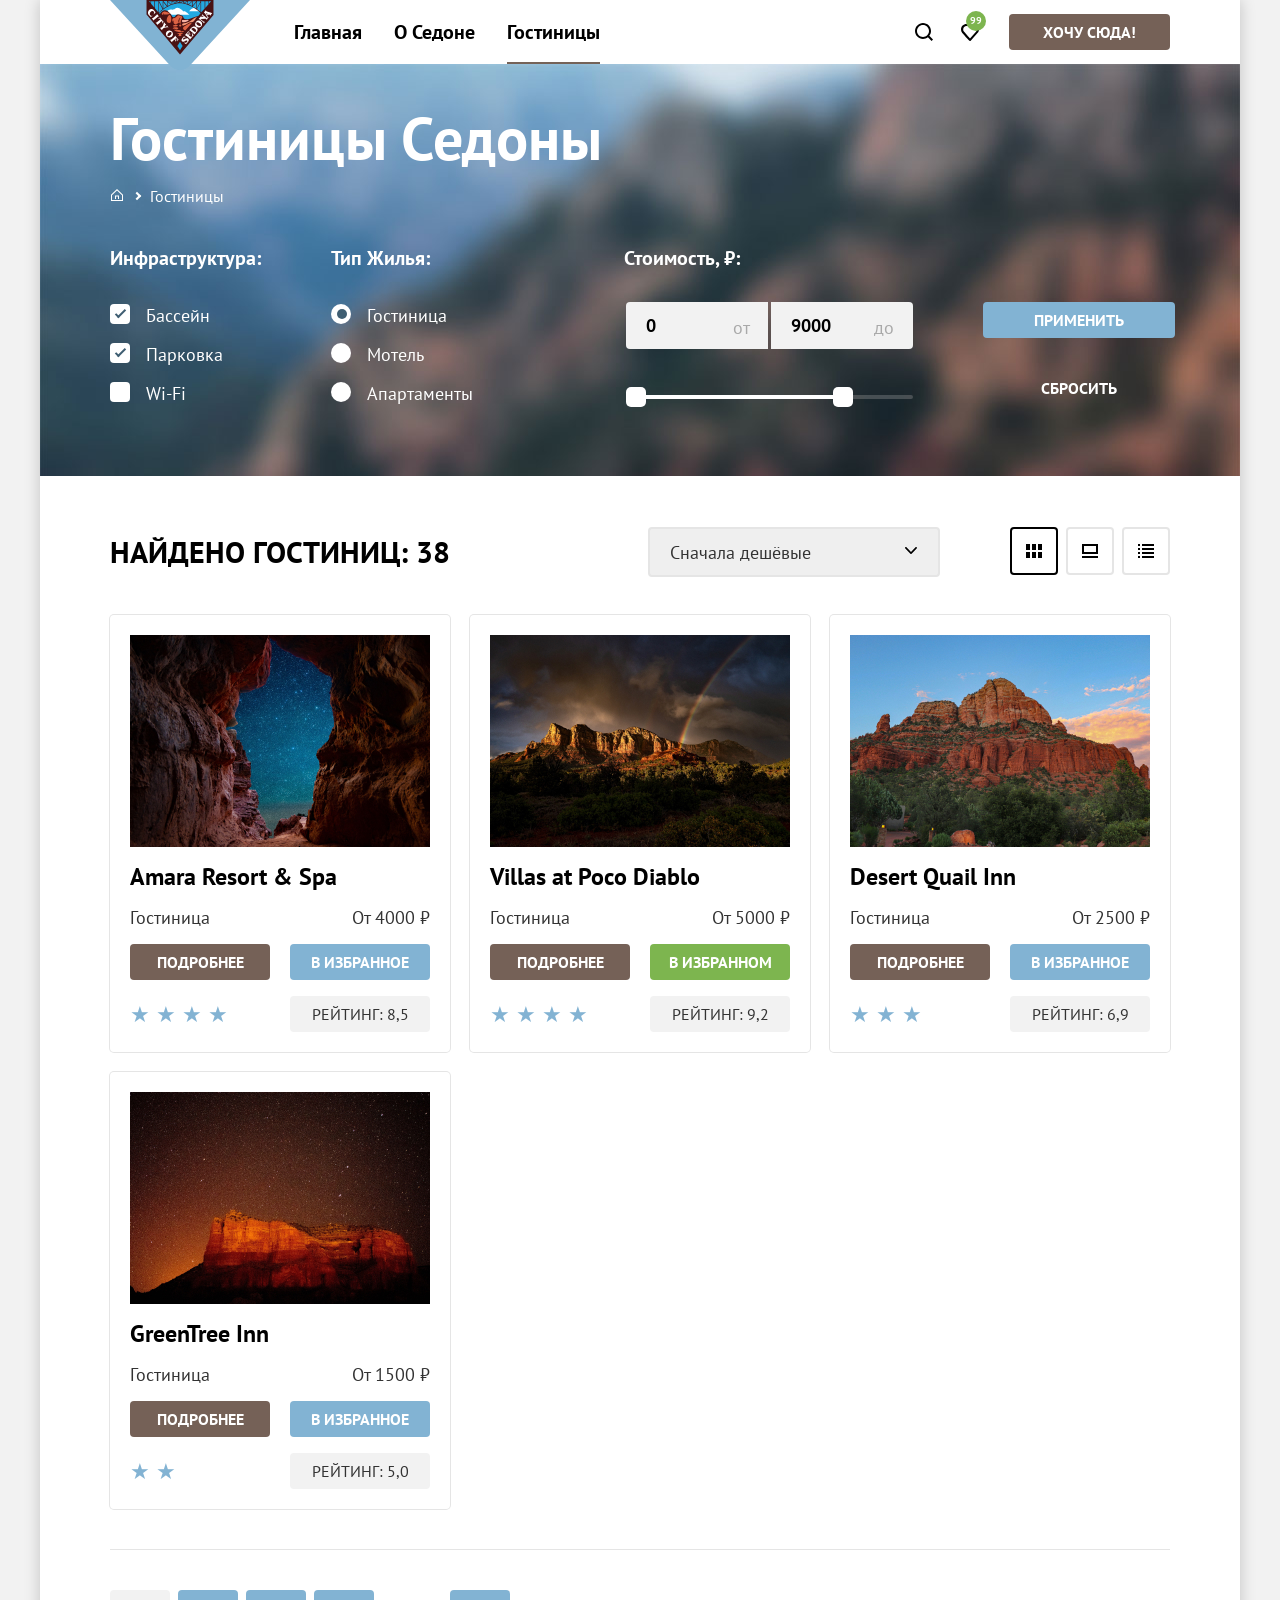
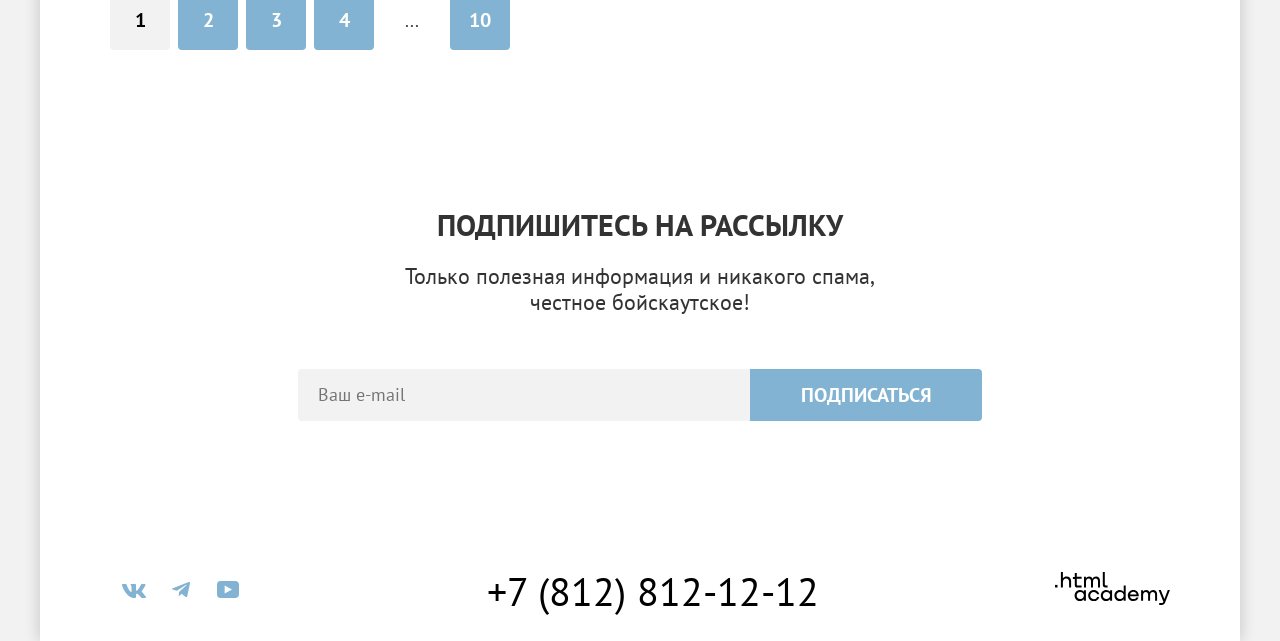
==== catalog.html @ 85242ad9 "feat: добавление вёрстки главной станицы с модальным окном и каталога" ====
<!doctype html>
<html lang="ru">
  <head>
    <meta charset="UTF-8" />
    <title>Седона, каталог</title>
    <link rel="stylesheet" href="src/css/styles.css" />
    <link
      rel="icon"
      type="image/png"
      sizes="32x32"
      href="src/img/favicon.png"
    />
  </head>

  <body>
    <div class="wrapper">
      <header class="header">
        <a class="headerLogoLink" href="index.html">
          <img
            class="headerLogoImg"
            src="src/img/sedonaLogo.svg"
            alt="Седона лого"
            width="140"
            height="70"
          />
        </a>
        <nav class="headerNav">
          <ul class="headerNavList">
            <li class="headerNavItem">
              <a class="headerNavItemLink" href="index.html">Главная</a>
            </li>
            <li class="headerNavItem">
              <a class="headerNavItemLink" href="#">О Седоне</a>
            </li>
            <li class="headerNavItem">
              <a
                class="headerNavItemLink headerNavItemActive"
                href="catalog.html"
                >Гостиницы</a
              >
            </li>
          </ul>
          <ul class="headerUserList">
            <li>
              <a class="headerUserLink headerUserSearch" href="#">
                <span class="visuallyHidden">Поиск</span>
              </a>
            </li>
            <li>
              <a class="headerUserLink headerUserFavorites" href="#">
                <span class="visuallyHidden">Избранное</span>
                <span class="headerUserNumberOfFavorites">99</span>
              </a>
            </li>
            <li>
              <a class="headerUserLinkButton" href="#">Хочу сюда!</a>
            </li>
          </ul>
        </nav>
      </header>

      <main class="main">
        <header class="catalogHeader">
          <h1 class="catalogHeaderTitle">Гостиницы Седоны</h1>
          <ul class="breadcrumbsList">
            <li class="breadcrumbsItem">
              <a
                class="breadcrumbsLink breadcrumbsLinkHomeIcon"
                href="index.html"
              >
                <span class="visuallyHidden">Домой</span>
              </a>
            </li>
            <li class="breadcrumbsItem">
              <a class="breadcrumbsLink" href="#">Гостиницы</a>
            </li>
          </ul>
          <section class="Filters">
            <h2 class="visuallyHidden">Фильтры каталога гостиниц</h2>
            <form
              class="filtersForm"
              action="https://echo.htmlacademy.ru/"
              method="get"
            >
              <div class="filtersFormContainer">
                <fieldset class="filtersFormAmenities">
                  <legend class="filtersFormTitle">Инфраструктура:</legend>
                  <ul class="filtersFormList">
                    <label class="filtersFormLabel"
                      >Бассейн
                      <input
                        type="checkbox"
                        checked
                        name="pool"
                        class="filtersFormInput"
                      />
                      <span class="filtersFormCheckmark"></span>
                    </label>
                    <li class="filtersFormAmenitiesItem">
                      <label class="filtersFormLabel"
                        >Парковка
                        <input
                          type="checkbox"
                          checked
                          name="parkng"
                          class="filtersFormInput"
                        />
                        <span class="filtersFormCheckmark"></span>
                      </label>
                    </li>
                    <li class="filtersFormAmenitiesItem">
                      <label class="filtersFormLabel"
                        >Wi-Fi
                        <input
                          type="checkbox"
                          name="wi-fi"
                          class="filtersFormInput"
                        />
                        <span class="filtersFormCheckmark"></span>
                      </label>
                    </li>
                  </ul>
                </fieldset>

                <fieldset class="filtersFormType">
                  <legend class="filtersFormTitle">Тип Жилья:</legend>
                  <ul class="filtersFormList">
                    <li class="filtersFormTypeItem">
                      <label class="filtersFormLabelRadio"
                        >Гостиница
                        <input
                          type="radio"
                          value="hotel"
                          checked="checked"
                          name="accommodation"
                          class="filtersFormInputRadio"
                        />
                        <span class="filtersFormCheckmarkRadio"></span>
                      </label>
                    </li>
                    <li class="filtersFormTypeItem">
                      <label class="filtersFormLabelRadio"
                        >Мотель
                        <input
                          type="radio"
                          value="motel"
                          name="accommodation"
                          class="filtersFormInputRadio"
                        />
                        <span class="filtersFormCheckmarkRadio"></span>
                      </label>
                    </li>
                    <li class="filtersFormTypeItem">
                      <label class="filtersFormLabelRadio"
                        >Апартаменты
                        <input
                          type="radio"
                          value="apartments"
                          name="accommodation"
                          class="filtersFormInputRadio"
                        />
                        <span class="filtersFormCheckmarkRadio"></span>
                      </label>
                    </li>
                  </ul>
                </fieldset>
              </div>
              <div class="filtersFormContainer">
                <fieldset class="filtersFormPrice">
                  <legend class="filtersFormPriceTitle">Стоимость, ₽:</legend>
                  <div class="filtersFormPriceRange">
                    <label
                      class="filtersFormPriceRangeLabel filtersFormPriceRangeLabelMin"
                      for="price-min"
                      >от</label
                    >
                    <input
                      class="filtersFormPriceRangeInput filtersFormPriceRangeInputMin"
                      id="price-min"
                      type="number"
                      name="price-min"
                      value="0"
                      data-min="0"
                    />
                    <label
                      class="filtersFormPriceRangeLabel filtersFormPriceRangeLabelMax"
                      for="price-max"
                      >до</label
                    >
                    <input
                      class="filtersFormPriceRangeInput filtersFormPriceRangeInputMax"
                      type="number"
                      name="price-max"
                      id="price-max"
                      value="9000"
                      data-max="50000"
                    />
                  </div>

                  <div class="filtersFormPriceRangeWrap">
                    <div class="filtersFormPriceRangeScale">
                      <div
                        class="filtersFormPriceRangeBar"
                        style="right: 60px; width: 210px"
                      >
                        <button
                          class="filtersFormPriceRangeToggle filtersFormPriceRangeToggleMin"
                        >
                          <span class="visuallyHidden"
                            >Изменить минимальную цену</span
                          >
                        </button>
                        <button
                          class="filtersFormPriceRangeToggle filtersFormPriceRangeToggleMax"
                        >
                          <span class="visuallyHidden"
                            >Изменить максимальную цену</span
                          >
                        </button>
                      </div>
                    </div>
                  </div>
                </fieldset>
                <div class="filtersFormPriceButtons">
                  <button
                    class="filtersFormPriceButtonsApply buttonBlue"
                    type="submit"
                  >
                    Применить
                  </button>
                  <button
                    class="filtersFormPriceButtonsReset buttonTransparent"
                    type="reset"
                  >
                    Сбросить
                  </button>
                </div>
              </div>
            </form>
          </section>
        </header>

        <section class="hotels">
          <h2 class="visuallyHidden">Гостиницы</h2>
          <div class="hotelsSort">
            <p class="hotelsSortTitle">Найдено гостиниц: 38</p>
            <div class="hotelsSortContainer">
              <select class="hotelsSortType" aria-label="Сортировка">
                <option class="hotelsSortTypeOption" value="cheap">
                  Сначала дешёвые
                </option>
                <option class="hotelsSortTypeOption" value="popular">
                  Сначала популярные
                </option>
                <option class="hotelsSortTypeOption" value="expensive">
                  Сначала дорогие
                </option>
              </select>
              <ul class="hotelsSortList">
                <li class="hotelsSortItem hotelsSortItemActive">
                  <a
                    class="hotelsSortLink hotelsSortLinkActive"
                    href="catalog.html?view=tile"
                  >
                    <img
                      class="hotelsSortImg"
                      src="src/img/sortCards.svg"
                      alt="Сортировка несколькими карточками"
                      width="16"
                      height="14"
                    />
                    <span class="visuallyHidden">Несколькими карточками</span>
                  </a>
                </li>
                <li class="hotelsSortItem">
                  <a class="hotelsSortLink" href="catalog.html?view=card">
                    <img
                      class="hotelsSortImg"
                      src="src/img/sortCard.svg"
                      alt="Сортировка по одной карточке"
                      width="16"
                      height="14"
                    />
                    <span class="visuallyHidden">По одной карточке</span>
                  </a>
                </li>
                <li class="hotelsSortItem">
                  <a class="hotelsSortLink" href="catalog.html?view=list">
                    <img
                      class="hotelsSortImg"
                      src="src/img/sortList.svg"
                      alt="Сортировка списком"
                      width="16"
                      height="14"
                    />
                    <span class="visuallyHidden">Списком</span>
                  </a>
                </li>
              </ul>
            </div>
          </div>

          <ul class="hotelsList">
            <li class="hotelsListItem">
              <a class="hotelsListLink" href="#"></a>
              <article class="hotelsListСard">
                <img
                  class="hotelsListСardImg"
                  src="src/img/hotelAmara.jpg"
                  alt=""
                  width="300"
                  height="212"
                />
                <h3 class="hotelsListСardTitle">Amara Resort & Spa</h3>
                <div class="hotelsRow">
                  <span class="hotelsListСardDesc"> Гостиница </span>
                  <span class="hotelsListСardPrice">От 4000 ₽</span>
                </div>
                <div class="hotelsRow hotelsListСardButtons">
                  <a
                    class="hotelsListСardLink headerUserButton buttonBrown"
                    href="#"
                  >
                    Подробнее
                  </a>
                  <button
                    class="hotelsListСardButton headerUserButton buttonBlue"
                    type="button"
                  >
                    В избранное
                  </button>
                </div>
                <div class="hotelsListСardRating hotelsRow">
                  <div class="hotelsListСardRatingStars">
                    <div class="hotelsStars">
                      <span class="hotelsStar">&#9733;</span>
                      <span class="hotelsStar">&#9733;</span>
                      <span class="hotelsStar">&#9733;</span>
                      <span class="hotelsStar">&#9733;</span>
                    </div>
                    <span class="visuallyHidden">4 звезды</span>
                  </div>
                  <p class="hotelsListСardRatingGrade">Рейтинг: 8,5</p>
                </div>
              </article>
            </li>
            <li class="hotelsListItem">
              <a class="hotelsListLink" href="#"></a>
              <article class="hotelsListСard">
                <img
                  class="hotelsListСardImg"
                  src="src/img/hotelVillas.jpg"
                  alt=""
                  width="300"
                  height="212"
                />
                <h3 class="hotelsListСardTitle">Villas at Poco Diablo</h3>
                <div class="hotelsRow">
                  <span class="hotelsListСardDesc"> Гостиница </span>
                  <span class="hotelsListСardPrice">От 5000 ₽</span>
                </div>
                <div class="hotelsRow hotelsListСardButtons">
                  <a
                    class="hotelsListСardLink headerUserButton buttonBrown"
                    href="#"
                  >
                    Подробнее
                  </a>
                  <button
                    class="hotelsListСardButton headerUserButton buttonGreen"
                    type="button"
                  >
                    В избранном
                  </button>
                </div>
                <div class="hotelsListСardRating hotelsRow">
                  <div class="hotelsListСardRatingStars">
                    <div class="hotelsStars">
                      <span class="hotelsStar">&#9733;</span>
                      <span class="hotelsStar">&#9733;</span>
                      <span class="hotelsStar">&#9733;</span>
                      <span class="hotelsStar">&#9733;</span>
                    </div>
                    <span class="visuallyHidden">4 звезды</span>
                  </div>
                  <p class="hotelsListСardRatingGrade">Рейтинг: 9,2</p>
                </div>
              </article>
            </li>
            <li class="hotelsListItem">
              <a class="hotelsListLink" href="#"></a>
              <article class="hotelsListСard">
                <img
                  class="hotelsListСardImg"
                  src="src/img/hotelDesert.jpg"
                  alt=""
                  width="300"
                  height="212"
                />
                <h3 class="hotelsListСardTitle">Desert Quail Inn</h3>
                <div class="hotelsRow">
                  <span class="hotelsListСardDesc"> Гостиница </span>
                  <span class="hotelsListСardPrice">От 2500 ₽</span>
                </div>
                <div class="hotelsRow hotelsListСardButtons">
                  <a
                    class="hotelsListСardLink headerUserButton buttonBrown"
                    href="#"
                  >
                    Подробнее
                  </a>
                  <button
                    class="hotelsListСardButton headerUserButton buttonBlue"
                    type="button"
                  >
                    В избранное
                  </button>
                </div>
                <div class="hotelsListСardRating hotelsRow">
                  <div class="hotelsListСardRatingStars">
                    <div class="hotelsStars">
                      <span class="hotelsStar">&#9733;</span>
                      <span class="hotelsStar">&#9733;</span>
                      <span class="hotelsStar">&#9733;</span>
                    </div>
                    <span class="visuallyHidden">3 звезды</span>
                  </div>
                  <p class="hotelsListСardRatingGrade">Рейтинг: 6,9</p>
                </div>
              </article>
            </li>
            <!-- ОТЕЛЬ 4 -->
            <li class="hotelsListItem">
              <a class="hotelsListLink" href="#"></a>
              <article class="hotelsListСard">
                <img
                  class="hotelsListСardImg"
                  src="src/img/hotelGreenTree.jpg"
                  alt=""
                  width="300"
                  height="212"
                />
                <h3 class="hotelsListСardTitle">GreenTree Inn</h3>
                <div class="hotelsRow">
                  <span class="hotelsListСardDesc"> Гостиница </span>
                  <span class="hotelsListСardPrice">От 1500 ₽</span>
                </div>
                <div class="hotelsRow hotelsListСardButtons">
                  <a
                    class="hotelsListСardLink headerUserButton buttonBrown"
                    href="#"
                  >
                    Подробнее
                  </a>
                  <button
                    class="hotelsListСardButton headerUserButton buttonBlue"
                    type="button"
                  >
                    В избранное
                  </button>
                </div>
                <div class="hotelsListСardRating hotelsRow">
                  <div class="hotelsListСardRatingStars">
                    <div class="hotelsStars">
                      <span class="hotelsStar">&#9733;</span>
                      <span class="hotelsStar">&#9733;</span>
                    </div>
                    <span class="visuallyHidden">2 звезды</span>
                  </div>
                  <p class="hotelsListСardRatingGrade">Рейтинг: 5,0</p>
                </div>
              </article>
            </li>
          </ul>
          <ul class="hotelsPagination">
            <li class="hotelsPaginationItem">
              <a class="hotelsPaginationLink hotelsPaginationLinkActive">1</a>
            </li>
            <li class="hotelsPaginationItem">
              <a class="hotelsPaginationLink" href="#">2</a>
            </li>
            <li class="hotelsPaginationItem">
              <a class="hotelsPaginationLink" href="#">3</a>
            </li>
            <li class="hotelsPaginationItem">
              <a class="hotelsPaginationLink" href="#">4</a>
            </li>
            <li class="hotelsPaginationItem">
              <span class="hotelsPaginationOther">...</span>
            </li>
            <li class="hotelsPaginationItem">
              <a class="hotelsPaginationLink" href="#">10</a>
            </li>
          </ul>
        </section>
        <section class="subscribe subcribeCatalog">
          <h2 class="subscribeTitle">Подпишитесь на рассылку</h2>
          <p class="subscribeDesc">
            Только полезная информация и никакого спама, честное бойскаутское!
          </p>
          <form
            class="subscribeForm"
            action="https://echo.htmlacademy.ru/"
            method="post"
          >
            <input
              class="subscribeFormInput"
              type="email"
              name="email"
              placeholder="Ваш e-mail"
              required
            />
            <button class="subscribeFormButton" type="submit">
              Подписаться
            </button>
          </form>
        </section>
      </main>

      <footer class="footer">
        <div class="footerSocials">
          <h2 class="visuallyHidden">Наши социальные сети</h2>
          <ul class="footerSocialsList">
            <li class="footerSocialsListItem">
              <a
                class="footerSocialsListLink"
                href="https://vk.com/htmlacademy"
                target="_blank"
                rel="noreferrer noopener"
              >
                <svg
                  class="footerIcon"
                  width="24"
                  height="14"
                  viewBox="0 0 24 14"
                  fill="none"
                  xmlns="http://www.w3.org/2000/svg"
                >
                  <path
                    fill-rule="evenodd"
                    clip-rule="evenodd"
                    d="M23.45 0.948C23.616 0.402 23.45 0 22.655 0H20.03C19.362 0 19.054 0.347 18.887 0.73C18.887 0.73 17.552 3.926 15.661 6.002C15.049 6.604 14.771 6.795 14.437 6.795C14.27 6.795 14.019 6.604 14.019 6.057V0.948C14.019 0.292 13.835 0 13.279 0H9.151C8.734 0 8.483 0.304 8.483 0.593C8.483 1.214 9.429 1.358 9.526 3.106V6.904C9.526 7.737 9.373 7.888 9.039 7.888C8.149 7.888 5.984 4.677 4.699 1.003C4.45 0.288 4.198 0 3.527 0H0.9C0.15 0 0 0.347 0 0.73C0 1.412 0.89 4.8 4.145 9.281C6.315 12.341 9.37 14 12.153 14C13.822 14 14.028 13.632 14.028 12.997V10.684C14.028 9.947 14.186 9.8 14.715 9.8C15.105 9.8 15.772 9.992 17.33 11.467C19.11 13.216 19.403 14 20.405 14H23.03C23.78 14 24.156 13.632 23.94 12.904C23.702 12.18 22.852 11.129 21.725 9.882C21.113 9.172 20.195 8.407 19.916 8.024C19.527 7.533 19.638 7.314 19.916 6.877C19.916 6.877 23.116 2.451 23.449 0.948H23.45Z"
                  />
                </svg>
                <span class="visuallyHidden">VK</span>
              </a>
            </li>
            <li class="footerSocialsListItem">
              <a
                class="footerSocialsListLink"
                href="https://t.me/htmlacademy"
                target="_blank"
                rel="noreferrer noopener"
              >
                <svg
                  class="footerIcon"
                  width="18"
                  height="16"
                  viewBox="0 0 18 16"
                  fill="none"
                  xmlns="http://www.w3.org/2000/svg"
                >
                  <path
                    d="M16.785 0.0992597L0.840489 6.24776C-0.247661 6.68481 -0.241365 7.29184 0.640845 7.56253L4.73445 8.83953L14.2058 2.8637C14.6537 2.59121 15.0629 2.7378 14.7265 3.03636L7.05283 9.96185H7.05103L7.05283 9.96275L6.77045 14.1823C7.18413 14.1823 7.36669 13.9925 7.59871 13.7686L9.58705 11.8351L13.7229 14.89C14.4855 15.31 15.0332 15.0941 15.2229 14.1841L17.9379 1.38885C18.2158 0.274623 17.5126 -0.229883 16.785 0.0992597Z"
                  />
                </svg>
                <span class="visuallyHidden">Telegram</span>
              </a>
            </li>
            <li class="footerSocialsListItem">
              <a
                class="footerSocialsListLink"
                href="https://www.youtube.com/user/htmlacademyru"
                target="_blank"
                rel="noreferrer noopener"
              >
                <svg
                  class="footerIcon"
                  width="22"
                  height="17"
                  viewBox="0 0 22 17"
                  fill="none"
                  xmlns="http://www.w3.org/2000/svg"
                >
                  <path
                    d="M18.607 0H3.17413C1.31343 0 0 1.59375 0 3.4V13.4937C0 15.4062 1.31343 17 3.17413 17H18.8259C20.4677 17 22 15.4062 22 13.6V3.4C21.7811 1.59375 20.4677 0 18.607 0ZM7.66169 12.5375V4.4625L14.995 8.5L7.66169 12.5375Z"
                  />
                </svg>
                <span class="visuallyHidden">YouTube</span>
              </a>
            </li>
          </ul>
        </div>
        <div class="footerContacts">
          <h2 class="visuallyHidden">Телефон</h2>
          <a class="footerContactsTelLink" href="tel:+78128121212"
            >+7 (812) 812-12-12</a
          >
        </div>
        <div class="footerLogo">
          <a
            class="footerLogoLink"
            href="https://htmlacademy.ru/"
            target="_blank"
            rel="noreferrer noopener"
          >
            <svg
              class="footerLogoImg"
              width="115"
              height="33"
              viewBox="0 0 115 33"
              fill="none"
              xmlns="http://www.w3.org/2000/svg"
            >
              <path d="M0 12.9V15.5H2.5V12.9H0Z" />
              <path
                d="M11.6 4.5C10 4.5 8.8 5.2 8 6.2H7.9V0H5.9V15.5H7.9V10.2C7.9 8.1 9.2 6.6 11.2 6.6C13 6.6 14.1 8 14.1 9.8V15.5H16.1V9.4C16.2 6.4 14.3 4.5 11.6 4.5Z"
              />
              <path
                d="M26.6 4.8H21.8V1.1H19.8V4.9H17.9V6.9H19.8V12.9C19.8 14.6 20.8 15.6 22.5 15.6H26.6V13.6H22.9C22.2 13.6 21.8 13.2 21.8 12.5V6.8H26.6V4.8Z"
              />
              <path
                d="M41.1 4.6C39.5 4.6 38.2 5.4 37.6 6.7H37.5C36.9 5.5 35.7 4.6 34.1 4.6C32.7 4.6 31.6 5.4 31 6.4H30.9V4.8H29V15.4H31V10C31 8 32 6.5 33.6 6.5C35.1 6.5 36 7.5 36 9.1V15.4H38V9.8C38 7.4 39.4 6.5 40.6 6.5C42.1 6.5 43 7.5 43 9.1V15.4H45V8.9C45.1 6.4 43.6 4.6 41.1 4.6Z"
              />
              <path
                d="M47.8 12.7C47.8 14.4 48.8 15.4 50.6 15.4H52.6V13.4H50.9C50.2 13.4 49.8 13 49.8 12.3V0H47.8V12.7Z"
              />
              <path
                d="M28.9 19.7C28 18.6 26.7 17.9 25 17.9C21.9 17.9 19.6 20.2 19.6 23.5C19.6 26.8 21.9 29.1 25 29.1C26.8 29.1 28 28.3 28.8 27.2H28.9V28.8H30.9V18.2H28.9V19.7ZM25.3 27.1C23.1 27.1 21.7 25.5 21.7 23.5C21.7 21.5 23.1 19.9 25.3 19.9C27.5 19.9 28.9 21.5 28.9 23.5C28.9 25.4 27.5 27.1 25.3 27.1Z"
              />
              <path
                d="M44.2 22C43.7 19.6 41.6 17.9 38.8 17.9C35.4 17.9 33.2 20.4 33.2 23.5C33.2 26.6 35.4 29.1 38.8 29.1C41.6 29.1 43.7 27.3 44.2 24.9H42.1C41.7 26.2 40.4 27.2 38.8 27.2C36.6 27.2 35.2 25.6 35.2 23.6C35.2 21.6 36.6 20 38.8 20C40.4 20 41.6 21 42.1 22.2H44.2V22Z"
              />
              <path
                d="M55.1 19.7C54.2 18.6 52.9 17.9 51.2 17.9C48.1 17.9 45.8 20.2 45.8 23.5C45.8 26.8 48.1 29.1 51.2 29.1C53 29.1 54.2 28.3 55 27.2H55.1V28.8H57.1V18.2H55.1V19.7ZM51.5 27.1C49.3 27.1 47.9 25.5 47.9 23.5C47.9 21.5 49.3 19.9 51.5 19.9C53.7 19.9 55.1 21.5 55.1 23.5C55.1 25.4 53.6 27.1 51.5 27.1Z"
              />
              <path
                d="M68.7 19.8C67.8 18.7 66.5 17.9 64.8 17.9C61.7 17.9 59.4 20.2 59.4 23.5C59.4 26.8 61.6 29.1 64.8 29.1C66.5 29.1 67.8 28.3 68.6 27.3H68.7V28.8H70.7V13.4H68.7V19.8ZM65.1 27.1C62.9 27.1 61.5 25.5 61.5 23.5C61.5 21.5 62.9 19.9 65.1 19.9C67.3 19.9 68.7 21.5 68.7 23.5C68.6 25.5 67.2 27.1 65.1 27.1Z"
              />
              <path
                d="M78.3 17.9C75 17.9 72.8 20.4 72.8 23.5C72.8 26.5 74.9 29.1 78.3 29.1C80.8 29.1 82.8 27.8 83.5 25.5H81.4C80.9 26.5 79.8 27.1 78.4 27.1C76.5 27.1 75.1 25.8 75 24.2H83.8C84 20.6 81.8 17.9 78.3 17.9ZM78.3 19.8C80 19.8 81.3 20.8 81.6 22.4H75.1C75.4 20.9 76.6 19.8 78.3 19.8Z"
              />
              <path
                d="M98.2 17.9C96.6 17.9 95.3 18.7 94.6 19.9H94.5C93.9 18.7 92.7 17.9 91.1 17.9C89.7 17.9 88.6 18.6 88 19.7V18.2H86.1V28.8H88.1V23.4C88.1 21.4 89.1 20 90.7 19.9C92.2 19.9 93.1 20.9 93.1 22.5V28.8H95.1V23.2C95.1 20.8 96.5 19.9 97.7 19.9C99.2 19.9 100.1 20.9 100.1 22.5V28.8H102.1V22.3C102.2 19.7 100.7 17.9 98.2 17.9Z"
              />
              <path
                d="M109.4 27L105.8 18.1H103.6L108.4 29.7C108.1 30.6 107.7 30.9 106.7 30.9H104.2V32.9H106.7C108.5 32.9 109.5 32.1 110.2 30.3L114.9 18.1H112.8L109.4 27Z"
              />
            </svg>
          </a>
        </div>
      </footer>
    </div>
  </body>
</html>
---- src/css/styles.css ----
*,
*::before,
*::after {
  margin: 0;
  padding: 0;
  box-sizing: border-box;
}

@font-face {
  font-family: "PT Sans";
  src:
    url("../fonts/PTSans-Regular.woff2") format("woff2"),
    url("../fonts/PTSans-Regular.ttf") format("ttf");
  font-display: swap;
  font-weight: 400;
  font-style: normal;
}

@font-face {
  font-family: "PT Sans";
  src:
    url("../fonts/PTSans-Bold.woff2") format("woff2"),
    url("../fonts/PTSans-Bold.ttf") format("ttf");
  font-display: swap;
  font-weight: 700;
  font-style: normal;
}

html {
  height: 100%;
}

body {
  min-height: 100%;
  font-family: "PT Sans", Arial, sans-serif;
  font-size: 18px;
  line-height: 21px;
  font-weight: 400;
  color: #333333;
  background-color: #f2f2f2;
}

h2,
h3 {
  color: #000000;
  text-transform: uppercase;
}

h2 {
  font-size: 24px;
  line-height: 28px;
  font-weight: 700;
}

h3 {
  font-size: 30px;
  line-height: 36px;
  font-weight: 700;
}

a {
  font-size: 20px;
  line-height: 24px;
  font-weight: 700;
  color: #000000;
  text-decoration: none;
}

button {
  font-family: "PT Sans", Arial, sans-serif;
  color: #ffffff;
  cursor: pointer;
  display: inline-block;
  border: none;
  border-radius: 4px;
  font-size: 20px;
  line-height: 36px;
  font-weight: 700;
  text-transform: uppercase;
  text-align: center;

  &:disabled {
    color: #ffffff;
    background-color: #e5e5e5;
  }
}

.buttonBrown {
  background-color: #756157;

  &:hover,
  &:focus {
    background-color: #615048;
  }

  &:active {
    color: #ffffff4d;
    background-color: #756157;
  }
}

.buttonBlue {
  background-color: #82b3d3;

  &:hover,
  &:focus {
    background-color: #68a2ca;
  }

  &:active {
    color: #ffffff4d;
    background-color: #82b3d3;
  }
}

.buttonGreen {
  background-color: #7db54f;

  &:hover,
  &:focus {
    background-color: #6c9e42;
  }

  &:active {
    color: #ffffff4d;
    background-color: #7db54f;
  }
}

.buttonTransparent {
  background-color: transparent;

  &:hover {
    color: #ffffff3d;
  }

  &:focus {
    color: #ffffff;
  }

  &:active {
    color: #ffffff4d;
  }

  &:disabled {
    color: #ffffff5d;
  }
}

input {
  border: 0;
  font-family: "PT Sans", Arial, sans-serif;
}

li {
  list-style-type: none;
}

legend {
  color: #ffffff;
}

/* Стили главной страницы */

.wrapper {
  display: flex;
  flex-direction: column;
  width: 1200px;
  margin: 0 auto;
  min-height: 100%;
  background-color: #ffffff;
  box-shadow: 0 0 15px 0 #00000033;
}

.visuallyHidden {
  position: absolute;
  width: 1px;
  height: 1px;
  margin: -1px;
  padding: 0;
  overflow: hidden;
  border: 0;
  clip: rect(0 0 0 0);
  clip-path: inset(100%);
  white-space: nowrap;
}

.sectionInfo {
  text-align: center;

  & h2 {
    font-size: 30px;
    line-height: 36px;
  }

  & p {
    font-size: 22px;
    line-height: 26px;
  }
}

.header {
  position: relative;
  padding-left: 238px;
  padding-right: 70px;
}

.headerLogoLink {
  position: absolute;
  top: 0;
  left: 70px;
}

.headerLogoLink,
.headerNavItemLink,
.headerUserLink {
  &:hover,
  &:focus {
    opacity: 0.6;
  }
}

.headerLogoLink,
.headerNavItemLink,
.headerUserLink {
  &:active {
    opacity: 0.4;
  }
}

.headerNav {
  display: flex;
  justify-content: space-between;
  align-items: flex-start;
}

.headerNavList {
  display: flex;
  flex-wrap: wrap;
}

.headerNavItem {
  position: relative;
  padding: 20px 0;
}

.headerNavItemActive::after {
  content: "";
  position: absolute;
  width: calc(100% - 32px);
  left: 16px;
  height: 2px;
  bottom: 0;
  background-color: #756257;
}

.headerNavItemLink {
  padding: 20px 16px;
}

.headerUserList {
  display: flex;
  flex-wrap: wrap;
  justify-content: flex-end;
  gap: 10px;
  padding: 14px 0;

  > li:last-child {
    margin-left: 11px;
  }
}

.headerUserLink {
  width: 36px;
  height: 36px;
}

.headerUserSearch {
  background: url("../img/searchIcon.svg");
  background-repeat: no-repeat;
  background-position: center;
  display: block;
}

.headerUserFavorites {
  background: url("../img/favoritesIcon.svg");
  background-repeat: no-repeat;
  background-position: center;
  display: block;
  position: relative;
}

.headerUserNumberOfFavorites {
  position: absolute;
  top: -3px;
  right: 2px;
  font-size: 10px;
  line-height: 10px;
  background-color: #7db54f;
  color: #ffffff;
  min-width: 20px;
  min-height: 20px;
  border-radius: 10px;
  display: flex;
  justify-content: center;
  align-items: center;
}

.headerUserLinkButton {
  padding: 8px 34px;
  color: #ffffff;
  background-color: #756157;
  font-size: 16px;
  line-height: 20px;
  display: inline-block;
  border-radius: 4px;
  text-transform: uppercase;

  &:hover,
  &:focus {
    background-color: #615048;
  }

  &:active {
    color: #ffffff4d;
    background-color: #756157;
  }
}

.welcome {
  background-color: #334d57;
  background-image:
    url("../img/welcomeSeporator.svg"), url("../img/welcomeBackground.jpg");
  background-size:
    100% auto,
    cover;
  background-repeat: no-repeat;
  background-position:
    left 0 bottom -1px,
    0 0;
  padding-top: 51px;
  padding-bottom: 82px;
  min-height: 485px;
  box-sizing: border-box;
}

.welcomeImg {
  display: block;
  margin: 0 auto;
}

.slogan {
  padding: 69px 0 90px;
}

.sloganTitle {
  margin: 0 auto 25px;
  max-width: 650px;
}

.advantagesList {
  display: grid;
  grid-template-columns: repeat(3, 400px);
  grid-template-rows: repeat(3, minmax(385px, max-conten));
}

.advantagesItem {
  padding: 112px 85px;
  &:nth-child(odd) {
    background-color: #83b3d31f;
  }

  &:nth-child(even) {
    background-color: #83b3d333;
  }
}

.advantagesItemWhite {
  padding: 102px 85px;
  background-color: #82b3d3;

  .advantagesItemTitle,
  .advantagesItemDesc {
    color: #ffffff;
  }

  .advantagesItemTitle::before {
    background-color: #ffffff4d;
  }
}

.advantagesItemTextWrap {
  text-align: center;
}

.advantagesItemTitle {
  position: relative;
  margin: 0 auto;
  font-size: 24px;
  line-height: 28px;
  padding-bottom: 30px;
  max-width: 175px;

  &::before {
    position: absolute;
    content: "";
    width: 60px;
    height: 2px;
    background-color: #0000004d;
    bottom: 0;
    left: calc(50% - 30px);
  }
}

.advantagesItemDesc {
  padding-top: 32px;
}

.advantagesItemPhoto {
  grid-column: span 2;
}

.invite {
  padding: 64px 0;
}

.inviteTitle {
  margin: 0 auto 20px;
  max-width: 505px;
}

.extraList {
  display: flex;
  flex-direction: row;
  flex-wrap: wrap;
}

.extraItem {
  width: 400px;
  padding: 183px 3px 81px;
  text-align: center;
}

.extraItem:nth-child(odd) {
  background-color: #83b3d31f;
}

.extraItemHome {
  background: url("../img/extraHome.svg");
  background-repeat: no-repeat;
  background-position: 164px 80px;
}

.extraItemFood {
  background: url("../img/extraFood.svg");
  background-repeat: no-repeat;
  background-position: 164px 80px;
}

.extraItemSouvenirs {
  background: url("../img/extraSouvenirs.svg");
  background-repeat: no-repeat;
  background-position: 168px 80px;
}

.extraTitle {
  font-size: 24px;
  line-height: 28px;
}

.extraDesc {
  padding-top: 30px;
  font-size: 18px;
  line-height: 21px;
}

.hotelSearch {
  text-align: center;
  margin-bottom: 96px;
}

.hotelSearchTitle {
  max-width: 592px;
  margin: 96px auto 20px;
  font-size: 30px;
  line-height: 36px;
}

.hotelSearchDesc {
  max-width: 592px;
  margin: 0 auto 54px;
  font-size: 22px;
  line-height: 26px;
}

.hotelSearchButton {
  padding: 8px 16px;
  width: 375px;
  min-height: 52px;
  margin: 0 auto;
}

.subscribe {
  background-color: #334d57;
  background-image: url("../img/subscriptionBackground.jpg");
  background-repeat: no-repeat;
  background-size: cover;
  text-align: center;
  padding: 57px 0 104px;
}

.subscribeTitle {
  margin-bottom: 20px;
  font-size: 30px;
  line-height: 36px;
  color: #ffffff;
}

.subscribeDesc {
  max-width: 475px;
  margin: 0 auto 54px;
  font-size: 22px;
  line-height: 26px;
  color: #ffffff;
}

.subscribeForm {
  display: flex;
  margin: 0 auto;
  width: 684px;
  height: 52px;
}

.subscribeFormInput {
  border: none;
  width: 452px;
  border-radius: 4px 0 0 4px;
  padding: 14px 20px 14px;
  font-family: inherit;
  box-sizing: border-box;
  font-size: 18px;
  line-height: 24px;
}

.subscribeFormButton {
  background-color: #82b3d3;
  border-radius: 0 4px 4px 0;
  padding: 0;
  width: 232px;

  &:hover {
    background-color: #68a2ca;
  }
}

.footer {
  display: flex;
  justify-content: space-between;
  padding: 46px 70px 30px;
}

.footerSocials {
  width: 142px;
  margin-right: 42px;
}

.footerSocialsList {
  display: flex;
  /* justify-content: center;
  align-items: center;
  padding: 5px 0;
  margin: 0; */
}

.footerSocialsListItem {
  width: 47px;
  height: 40px;
  display: flex;
  justify-content: center;
  align-items: center;
}

.footerSocialsListLink {
}

.footerIcon {
  fill: #83b3d3;

  &:hover {
    fill: #68a2ca;
  }

  &:focus {
    fill: #68a2ca;
  }

  &:active {
    fill: #68a2ca4d;
  }
}

.footerContacts {
  width: 720px;
  margin-right: 42px;
}

.footerContactsTelLink {
  display: block;
  text-align: center;
  font-size: 40px;
  line-height: 40px;
  font-weight: 400;

  &:hover {
    color: #756157;
  }

  &:focus {
    color: #756157;
  }

  &:active {
    color: #7561574d;
  }
}

.footerLogo {
  display: flex;
  align-items: center;
  width: 115px;
}

.footerLogoLink {
}

.footerLogoImg {
  fill: #000000;

  &:hover {
    fill: #756157;
  }

  &:focus {
    fill: #756157;
  }

  &:active {
    fill: #7561574d;
  }
}

/* Стили страницы каталога */

.catalogHeader {
  background-color: #2b3d47;
  background-image: url(../img/catalogHeaderBackground.jpg);
  background-size: 100% 100%;
  background-repeat: no-repeat;
  background-position: 0 0;
  min-height: 412px;
  padding: 35px 70px 55px;
}

.catalogHeaderTitle {
  font-size: 60px;
  line-height: 78px;
  color: #ffffff;
  margin-bottom: 8px;
}

.breadcrumbsList {
  display: flex;
  justify-content: flex-start;
  flex-wrap: wrap;
  margin-bottom: 39px;
}

.breadcrumbsItem {
  min-width: 20px;
}

.breadcrumbsItem:not(:last-child) {
  position: relative;
  padding-right: 17px;
  margin-right: 10px;
}

.breadcrumbsItem:not(:last-child)::after {
  content: "";
  position: absolute;
  width: 6px;
  height: 6px;
  transform: rotate(225deg);
  right: 0;
  top: 8px;
  border-color: transparent transparent #ffffff #ffffff;
  border-style: solid;
  border-width: 0 0 2px 2px;
}

.breadcrumbsLink {
  display: inline-block;
  font-size: 16px;
  line-height: 21px;
  color: #ffffff;
  font-weight: 400;
}

.breadcrumbsLinkHomeIcon {
  width: 13px;
  height: 15px;
  background-image: url("../img/homeIcon.svg");
  background-repeat: no-repeat;
  background-position: center;
  position: relative;
}

.filters {
}

.filtersForm {
  display: flex;
  justify-content: space-between;
  gap: 153px;
}

.filtersFormContainer {
  display: flex;
  gap: 70px;
}

.filtersFormAmenities {
  border: none;
}

.filtersFormTitle {
  font-size: 20px;
  line-height: 24px;
  font-weight: 700;
  margin-bottom: 34px;
}

.filtersFormList {
  position: relative;
}

.filtersFormAmenitiesItem {
}

.filtersFormLabel {
  cursor: pointer;
  user-select: none;
  color: #ffffff;
  font-size: 18px;
  line-height: 23px;
  margin-bottom: 16px;
  position: relative;
  display: block;
  padding-left: 36px;

  &:hover {
    opacity: 0.9;
  }

  &:active {
    opacity: 0.7;
  }
}

.filtersFormLabel .filtersFormInput {
  position: absolute;
  opacity: 0;
  cursor: pointer;
  height: 0;
  width: 0;

  &:focus-visible {
    & + .filtersFormCheckmark {
      outline: 3px solid #83b3d3;
    }
  }
}

.filtersFormCheckmark {
  position: absolute;
  top: 0;
  left: 0;
  height: 20px;
  width: 20px;
  border-radius: 4px;
  background-color: #ffffff;
}

.filtersFormLabel:hover .filtersFormInput ~ .filtersFormCheckmark {
  background-color: #ccc;
}

.filtersFormCheckmark:after {
  content: "";
  position: absolute;
  display: none;
}

.filtersFormLabel .filtersFormInput:checked ~ .filtersFormCheckmark:after {
  display: block;
}

.filtersFormLabel .filtersFormCheckmark:after {
  left: 8px;
  top: 3px;
  width: 5px;
  height: 11px;
  border: solid #3f5e72;
  border-width: 0 2px 2px 0;
  transform: rotate(45deg);
}

.filtersFormLabelRadio {
  cursor: pointer;
  user-select: none;
  color: #ffffff;
  font-size: 18px;
  line-height: 23px;
  margin-bottom: 16px;
  position: relative;
  display: block;
  padding-left: 36px;

  &:hover {
    opacity: 0.9;
  }

  &:active {
    opacity: 0.7;
  }
}

.filtersFormLabelRadio .filtersFormInputRadio {
  position: absolute;
  opacity: 0;
  cursor: pointer;

  &:focus-visible {
    & + .filtersFormCheckmarkRadio {
      outline: 3px solid #83b3d3;
    }
  }
}

.filtersFormCheckmarkRadio {
  position: absolute;
  top: 0;
  left: 0;
  height: 20px;
  width: 20px;
  background-color: #ffffff;
  border-radius: 50%;
}

.filtersFormLabelRadio:hover
  .filtersFormInputRadio
  ~ .filtersFormCheckmarkRadio {
  background-color: #ccc;
}

.filtersFormCheckmarkRadio:after {
  content: "";
  position: absolute;
  display: none;
}

.filtersFormLabelRadio
  .filtersFormInputRadio:checked
  ~ .filtersFormCheckmarkRadio:after {
  display: block;
}

.filtersFormLabelRadio .filtersFormCheckmarkRadio:after {
  top: 5px;
  left: 5.5px;
  width: 10px;
  height: 10px;
  border-radius: 50%;
  background-color: #3f5e72;
}

.filtersFormType {
  border: none;
}

.filtersFormTitle {
}

.filtersFormList {
}

.filtersFormTypeItem {
}

.filtersFormLabel {
}

.filtersFormPrice {
  display: grid;
  border: none;
}

.filtersFormPriceTitle {
  font-weight: 700;
  font-size: 20px;
  line-height: 24px;
  text-transform: capitalize;
  margin-bottom: 32px;
  margin-left: -2px;
}

.filtersFormPriceRange {
  display: flex;
  min-height: 30px;
  gap: 3px;
  margin-bottom: 46px;
  position: relative;
}

.filtersFormPriceRangeItem {
}

.filtersFormPriceRangeInput {
  font-family: inherit;
  font-weight: 700;
  font-size: 18px;
  line-height: 24px;
  border: none;
  width: 142px;
  padding: 10px 20px;
  box-sizing: border-box;
  -moz-appearance: textfield;
  -webkit-appearance: none;
  cursor: pointer;
  background-color: #f2f2f2;
}

.filtersFormPriceRangeInput::-webkit-outer-spin-button,
.filtersFormPriceRangeInput::-webkit-inner-spin-button {
  -webkit-appearance: none;
  margin: 0;
}

.filtersFormPriceRangeInputMin {
  border-top-left-radius: 4px;
  border-bottom-left-radius: 4px;
}

.filtersFormPriceRangeInputMax {
  border-top-right-radius: 4px;
  border-bottom-right-radius: 4px;
}

.filtersFormPriceRangeLabel {
  position: absolute;
  color: rgb(0, 0, 0, 0.3);
}

.filtersFormPriceRangeLabelMin {
  left: 107px;
  top: 15px;
  width: 20px;
  height: 20px;
}

.filtersFormPriceRangeLabelMax {
  left: 248px;
  top: 15px;
  width: 20px;
  height: 20px;
}

.filtersFormPriceRangeWrap {
}

.filtersFormPriceRangeScale {
  position: relative;
  width: 287px;
  height: 4px;
  margin-bottom: 19px;
  background-color: rgba(176, 171, 171, 0.3);
  border-radius: 4px;
}

.filtersFormPriceRangeBar {
  position: absolute;
  width: 226px;
  height: 4px;
  background-color: #ffffff;
}

.filtersFormPriceRangeToggle {
  position: absolute;
  width: 20px;
  height: 20px;
  background: #ffffff;
  border: none;
  border-radius: 5px;
  cursor: pointer;
}

.filtersFormPriceRangeToggleMin {
  top: -8px;
  left: -17px;
}

.filtersFormPriceRangeToggleMax {
  top: -8px;
  right: 0;
}

.filtersFormPriceButtons {
  margin-top: 56px;
  display: flex;
  flex-direction: column;
  gap: 32px;
}

.filtersFormPriceButtonsApply {
  color: #ffffff;
  text-transform: uppercase;
  padding: 8px 18px;
  min-width: 192px;
  position: relative;
  font-size: 16px;
  line-height: 20px;
}

.filtersFormPriceButtonsReset {
  color: #ffffff;
  text-transform: uppercase;
  padding: 8px 18px;
  min-width: 192px;
  position: relative;
  font-size: 16px;
  line-height: 20px;
}

.hotels {
  margin-bottom: 60px;
}

.hotelsSort {
  display: flex;
  align-items: center;
  justify-content: space-between;
  padding-top: 51px;
  padding-bottom: 38px;
  margin: 0 70px;
}

.hotelsSortTitle {
  font-weight: 700;
  font-size: 30px;
  line-height: 36px;
  text-transform: uppercase;
  color: #000000;
}

.hotelsSortContainer {
  display: flex;
  gap: 70px;
}

.hotelsSortType {
  width: 292px;
  font-family: inherit;
  font-weight: 400;
  font-size: 18px;
  line-height: 21px;
  color: #333333;
  border: 2px solid #e5e5e5;
  border-radius: 4px;
  -webkit-appearance: none;
  appearance: none;
  position: relative;
  padding: 13px 40px 12px 20px;
  background-image: url("../img/arrow.svg");
  background-repeat: no-repeat;
  background-position: right 21px top 18px;
  outline: none;

  &:hover,
  &:focus {
    border-color: #68a2ca;
  }

  &:disabled {
    border-color: #0000004d;
    background-image: url("../img/arrowDisabled.svg");
  }
}

.hotelsSortTypeOption {
}

.hotelsSortList {
  list-style: none;
  display: flex;
  gap: 8px;
}

.hotelsSortItem {
  width: 48px;
  height: 48px;
}

.hotelsSortItemActive {
}

.hotelsSortLink {
  padding: 14px 12px;
  border: 2px solid #e5e5e5;
  border-radius: 4px;
  display: flex;
  align-items: center;
  justify-content: center;
  width: 100%;
  height: 100%;

  &:hover {
    border-color: #000000;
  }

  &:focus {
    border-color: #68a2ca;
  }

  &:active {
    border-color: #000000;
  }
}

.hotelsSortLinkActive {
  border-color: #000000;
}

.hotelsSortImg {
}

.hotelsList {
  margin: 0 70px;
  list-style: none;
  display: grid;
  grid-template-columns: repeat(3, 1fr);
  gap: 20px;
  padding-bottom: 40px;
}

.hotelsListItem {
  box-shadow: 0 0 0 1px #e5e5e5;
  border-radius: 4px;
  padding: 20px;
  box-sizing: border-box;
  position: relative;
}

.hotelsListLink {
  position: absolute;
  width: 100%;
  height: 100%;
  left: 0;
  top: 0;

  &:hover {
    & + .hotelsListСard .hotelsListСardImg {
      opacity: 0.8;
    }
  }
}

.hotelsListСard {
  height: 100%;
  display: flex;
  flex-direction: column;
  gap: 16px;
}

.hotelsListСardImg {
}

.hotelsListСardTitle {
  font-size: 24px;
  line-height: 28px;
  text-transform: none;
}

.hotelsRow {
  display: flex;
  justify-content: space-between;
  gap: 20px;
}

.hotelsListСardDesc {
}

.hotelsListСardPrice {
  flex-shrink: 0;
}

.hotelsListСardButtons {
  margin-top: auto;
}

.hotelsListСardLink {
  color: #ffffff;
  display: inline-block;
  border-radius: 4px;
  text-transform: uppercase;
  padding: 8px 18px;
  min-width: 140px;
  text-align: center;
  position: relative;
  font-size: 16px;
  line-height: 20px;
}

.hotelsListСardButton {
  padding: 8px 18px;
  min-width: 140px;
  position: relative;
  font-size: 16px;
  line-height: 20px;
}

.hotelsListСardRating {
  align-items: center;
}

.hotelsListСardRatingStars {
}

.hotelsStars {
  display: flex;
  gap: 6px;
}

.hotelsStar {
  color: #83b3d3;
  font-size: 22px;
}

.hotelsListСardRatingGrade {
  background-color: #f2f2f2;
  text-transform: uppercase;
  font-size: 16px;
  line-height: 20px;
  padding: 8px 18px;
  min-width: 140px;
  border-radius: 4px;
  text-align: center;
}

.hotelsPagination {
  display: flex;
  flex-wrap: wrap;
  width: 1060px;
  min-height: 60px;
  list-style-type: none;
  margin: 0 70px;
  padding: 40px 0;
  gap: 8px;
  border-top: 1px solid #e5e5e5;
}

.hotelsPaginationItem {
  display: flex;
  align-items: center;
  justify-content: center;
  padding: 0;
  min-width: 60px;
}

.hotelsPaginationLink {
  padding: 9px 18px;
  display: flex;
  justify-content: center;
  align-items: center;
  border-radius: 4px;
  color: #ffffff;
  background-color: #82b3d3;
  min-width: 60px;
  min-height: 60px;

  &:hover,
  &:focus {
    background-color: #68a2ca;
  }

  &:active {
    background-color: #82b3d3;
    color: #ffffff4d;
  }
}

.hotelsPaginationLinkActive {
  background-color: #f2f2f2;
  color: #000000;

  &:hover,
  &:focus,
  &:active {
    background-color: #f2f2f2;
    color: #000000;
  }
}

.hotelsPaginationOther {
}

.subcribeCatalog {
  background: none;

  .subscribeTitle {
    color: #333333;
  }

  .subscribeDesc {
    color: #333333;
  }

  .subscribeFormInput {
    background-color: #f2f2f2;
  }
}

/* Стили модального окна */

.modalWrap {
  position: fixed;
  top: 0;
  left: 0;
  display: flex;
  width: 100%;
  height: 100%;
  background-color: #f2f2f2cc;
}

.modalWrapClose {
  display: none;
}

.modal {
  position: relative;
  margin: auto;
  background-color: #ffffff;
  border-radius: 30px;
  box-shadow: 0 25px 50px 0 #00000026;
  padding: 64px 70px;
  /* width: 580px; */
  min-height: 446px;
}

.modalFormHeader {
  margin-bottom: 64px;
  display: flex;
  justify-content: space-between;
  align-items: flex-start;
}

.modalFormTitle {
  font-size: 30px;
  line-height: 36px;
}

.modalFormClose {
  position: absolute;
  padding: 0;
  width: 52px;
  height: 52px;
  border-radius: 50%;
  top: 64px;
  right: 50px;
  background-color: #f2f2f2;
  color: #000000;
  border: none;
  cursor: pointer;
  outline: none;
}

.modalFormClose,
.modalFormDate {
  &:hover {
    background-color: #e5e5e5;
    color: #000000;
  }

  &:focus {
    background-color: #e5e5e5;
    color: #000000;
    outline: 3px solid #83b3d3;
  }

  &:active {
    background-color: #e5e5e5;
    color: #0000004d;
    border: none;
  }

  &:disabled {
    background-color: #ffffff4d;
  }
}

.modalFormField {
  display: flex;
  justify-content: space-between;
  align-items: flex-start;
  margin-bottom: 10px;
}

.modalFormLabel {
  font-weight: 700;
  font-size: 20px;
  line-height: 24px;
  text-transform: capitalize;
  margin-right: 17px;
  max-width: 120px;
  cursor: pointer;
  padding-top: 12px;
}

.modalFormDate {
  width: 440px;
  min-height: 50px;
  padding: 0 46px 0 20px;
  border-radius: 4px;
  background-color: #f2f2f2;
  background-image: url("../img/calendarIcon.svg");
  background-size: 16px 16px;
  background-repeat: no-repeat;
  background-position: 402px 15px;
  font-size: 18px;
  font-weight: 700;
  line-height: 24px;
  cursor: pointer;
}

.modalFormMessage {
  padding: 4px 20px 9px;
  font-size: 16px;
}

.modalFormMessageError {
  color: #ff5757;
  margin: 0;
  padding: 4px 20px 12px;
}

.modalFormGuestRow {
  display: flex;
  flex-wrap: wrap;
  gap: 16px;
  align-items: flex-start;
  justify-content: space-between;
  margin-bottom: 28px;
}

.modalFormGuestWrap,
.modalFormGuestChildWrap {
  margin: 4px 0 20px;
}

.modalFormGuestWrap,
.modalFormGuestChildWrap,
.modalFormInfoWrap {
  display: flex;
  justify-content: space-between;
  align-items: flex-start;
}

.modalFormCounterButtonSvg {
  &:hover {
    color: #000000;
  }
  &:focus {
    outline: 3px solid #82b3d3;
    color: #000000;
  }
  &:active {
    color: #7561574d;
  }
}

.modalFormLabelChild {
  position: relative;
  margin-right: -5px;
  padding: 12px 3px 0;
  width: 65px;
}

.modalFormInfoWrap {
  position: relative;
}

.modalFormInfoButton {
  width: 26px;
  height: 26px;
  margin: 12px 16px 0 0;
  border-radius: 50%;
  background: #83b3d3;
  color: #ffffff;
  font-weight: 400;
  font-size: 16px;
  line-height: 1;
  text-transform: lowercase;

  &:hover {
    opacity: 0.8;
  }
}

.modalFormCounter {
  margin-left: 30px;
  display: flex;
  flex-wrap: wrap;
  align-items: center;
  justify-content: center;
  width: 110px;
  height: 48px;
  background: #f2f2f2;
  border-radius: 4px;
  overflow: hidden;
}

.modalFormCounterButton {
  width: 35px;
  height: 100%;
  background: transparent;
  display: flex;
  justify-content: center;
  align-items: center;
  color: #7561574d;
}

.modalFormCounterInput {
  width: 31px;
  background: transparent;
  text-align: center;
  font-size: 18px;
  font-weight: 700;
  height: 41px;
}

.modalFormCounterButtonSvg {
  border-radius: 4px;
}

.modalFormCounterButton:focus {
  outline: none;
}

.modalFormCounterButton:focus .modalFormCounterButtonSvg {
  outline: 3px solid #82b3d3;
  color: #000000;
}

.modalFormCunterInput {
  width: 31px;
  border: none;
  background: transparent;
  text-align: center;
  font-family: inherit;
  font-size: 18px;
  font-weight: 700;
  height: 41px;
}

/* Скрытие спиннеров */
.modalFormCounterInput::-webkit-outer-spin-button,
.modalFormCounterInput::-webkit-inner-spin-button {
  -webkit-appearance: none;
  margin: 0;
}

.modalFormTooltip {
  position: absolute;
  z-index: 1;
  right: -97px;
  top: 54px;
  width: 256px;
  padding: 20px 22px;
  border-radius: 10px;
  background: #333333;
  color: #ffffff;
  box-sizing: border-box;
  box-shadow: 0 15px 30px 0 #0000004d;
  display: none;
}

.modalFormInfoWrap:hover .modalFormTooltip,
.modalFormInfoWrap:focus-within .modalFormTooltip {
  display: block;
}

.modalFormTooltip::before {
  content: "";
  position: absolute;
  top: -9px;
  left: 50%;
  transform: translateX(-50%);
  border-left: 10px solid transparent;
  border-right: 10px solid transparent;
  border-bottom: 10px solid #333333;
}

.modalFormTooltipText {
  margin: 0;
  font-size: 16px;
  line-height: 20px;
}

.modalFormSubmit {
  width: 100%;
  min-height: 60px;
  border: none;
  border-radius: 10px;
  background-color: #83b3d3;
  color: #ffffff;
  cursor: pointer;
  font-family: inherit;
  font-weight: 700;
  font-size: 20px;
  line-height: 24px;
  text-transform: uppercase;
}
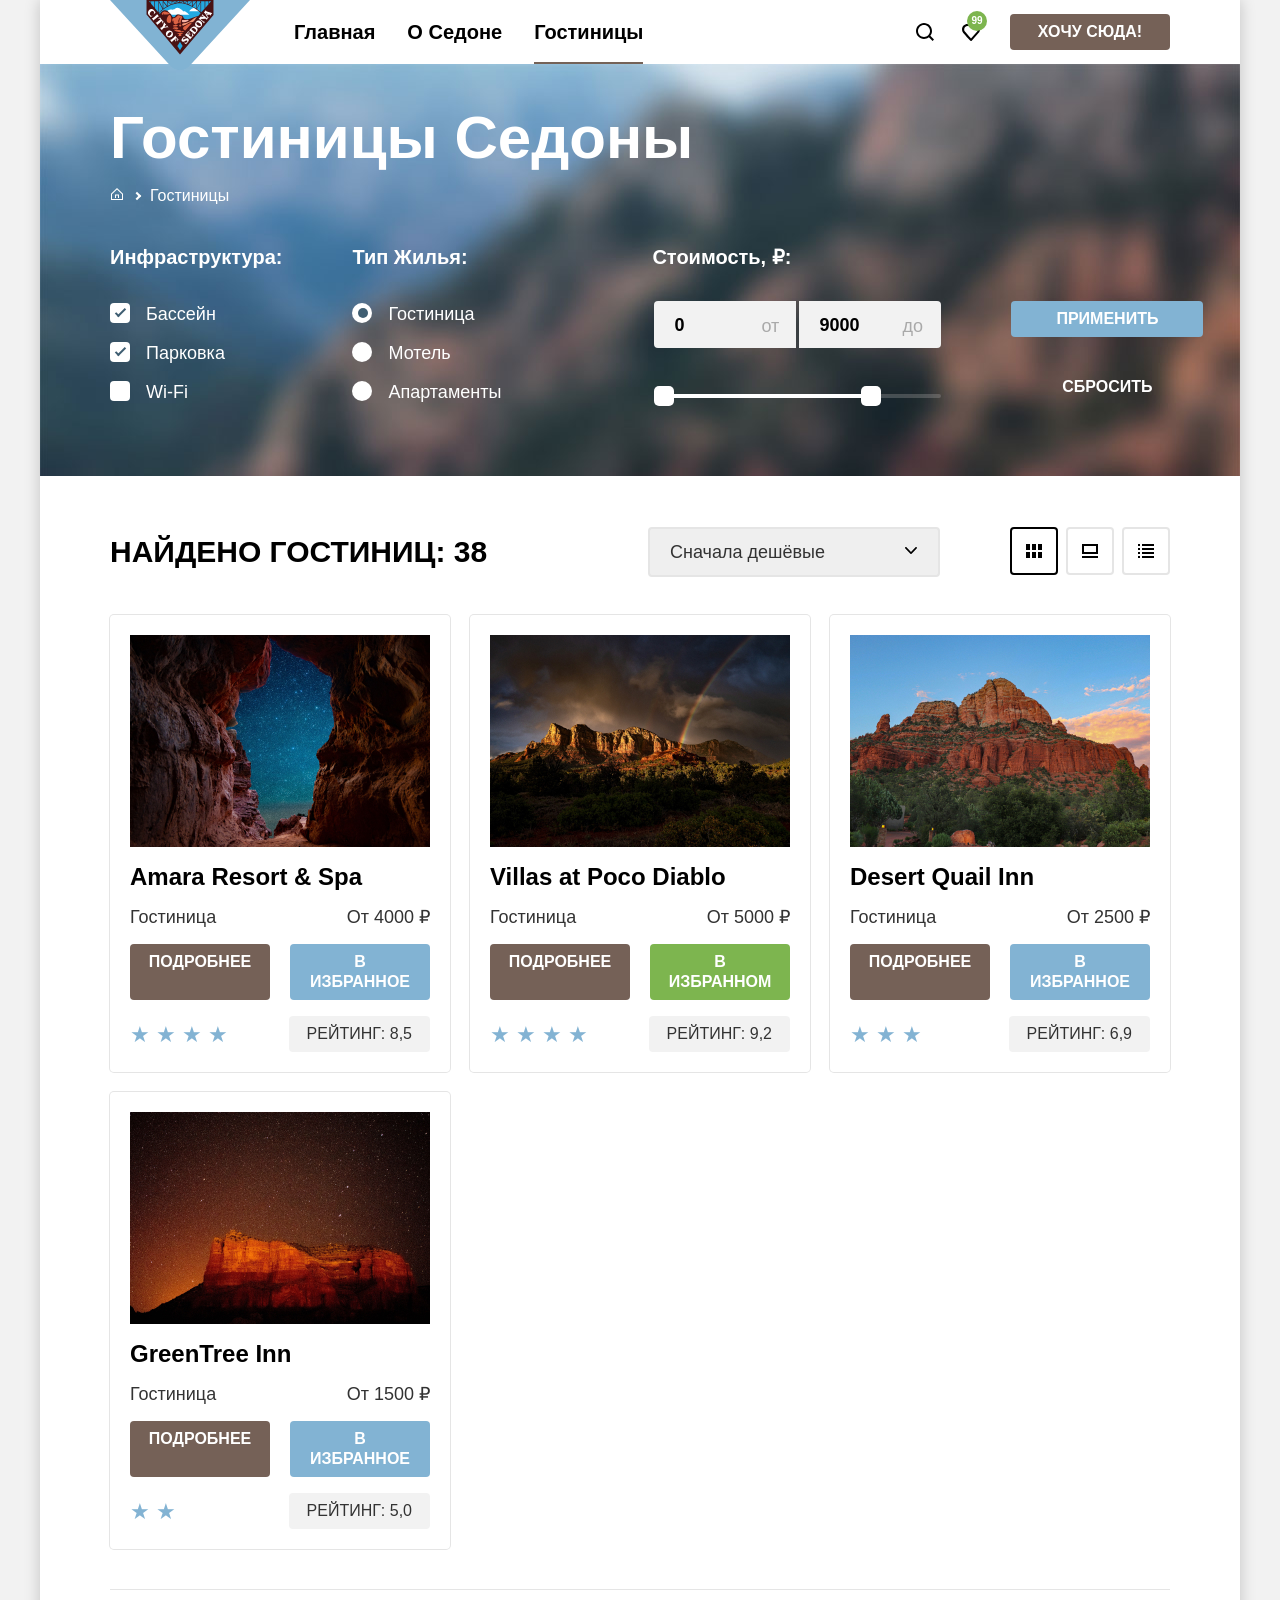
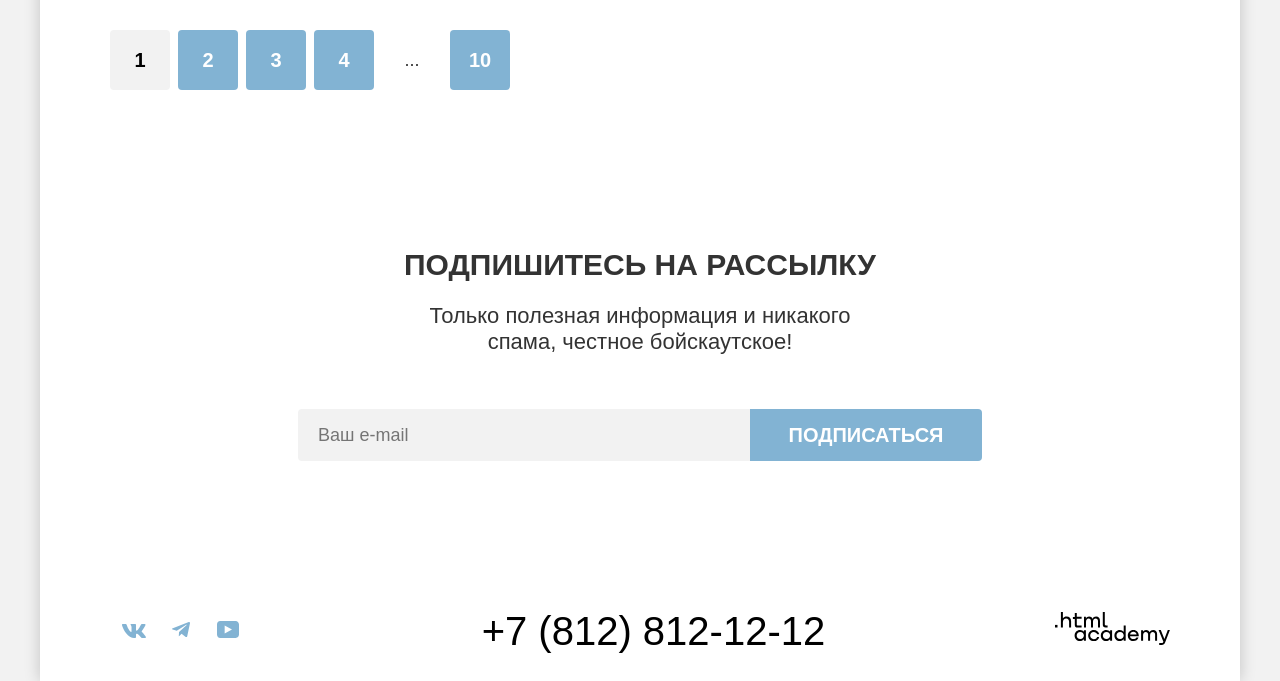
==== commit 76c20fd2: "fix: внесены правки согласно замечаниям" ====
--- a/catalog.html
+++ b/catalog.html
@@ -18,7 +18,7 @@
         <a class="headerLogoLink" href="index.html">
           <img
             class="headerLogoImg"
-            src="src/img/sedonaLogo.svg"
+            src="src/img/sedona-logo.svg"
             alt="Седона лого"
             width="140"
             height="70"
@@ -86,16 +86,18 @@
                 <fieldset class="filtersFormAmenities">
                   <legend class="filtersFormTitle">Инфраструктура:</legend>
                   <ul class="filtersFormList">
-                    <label class="filtersFormLabel"
-                      >Бассейн
-                      <input
-                        type="checkbox"
-                        checked
-                        name="pool"
-                        class="filtersFormInput"
-                      />
-                      <span class="filtersFormCheckmark"></span>
-                    </label>
+                    <li>
+                      <label class="filtersFormLabel"
+                        >Бассейн
+                        <input
+                          type="checkbox"
+                          checked
+                          name="pool"
+                          class="filtersFormInput"
+                        />
+                        <span class="filtersFormCheckmark"></span>
+                      </label>
+                    </li>
                     <li class="filtersFormAmenitiesItem">
                       <label class="filtersFormLabel"
                         >Парковка
@@ -205,6 +207,7 @@
                       >
                         <button
                           class="filtersFormPriceRangeToggle filtersFormPriceRangeToggleMin"
+                          type="button"
                         >
                           <span class="visuallyHidden"
                             >Изменить минимальную цену</span
@@ -212,6 +215,7 @@
                         </button>
                         <button
                           class="filtersFormPriceRangeToggle filtersFormPriceRangeToggleMax"
+                          type="button"
                         >
                           <span class="visuallyHidden"
                             >Изменить максимальную цену</span
@@ -264,7 +268,7 @@
                   >
                     <img
                       class="hotelsSortImg"
-                      src="src/img/sortCards.svg"
+                      src="src/img/sort-cards.svg"
                       alt="Сортировка несколькими карточками"
                       width="16"
                       height="14"
@@ -276,7 +280,7 @@
                   <a class="hotelsSortLink" href="catalog.html?view=card">
                     <img
                       class="hotelsSortImg"
-                      src="src/img/sortCard.svg"
+                      src="src/img/sort-card.svg"
                       alt="Сортировка по одной карточке"
                       width="16"
                       height="14"
@@ -288,7 +292,7 @@
                   <a class="hotelsSortLink" href="catalog.html?view=list">
                     <img
                       class="hotelsSortImg"
-                      src="src/img/sortList.svg"
+                      src="src/img/sort-list.svg"
                       alt="Сортировка списком"
                       width="16"
                       height="14"
@@ -306,8 +310,8 @@
               <article class="hotelsListСard">
                 <img
                   class="hotelsListСardImg"
-                  src="src/img/hotelAmara.jpg"
-                  alt=""
+                  src="src/img/hotel-amara.jpg"
+                  alt="Фото с видом из окна отеля"
                   width="300"
                   height="212"
                 />
@@ -349,8 +353,8 @@
               <article class="hotelsListСard">
                 <img
                   class="hotelsListСardImg"
-                  src="src/img/hotelVillas.jpg"
-                  alt=""
+                  src="src/img/hotel-villas.jpg"
+                  alt="Фото с видом из окна отеля"
                   width="300"
                   height="212"
                 />
@@ -392,8 +396,8 @@
               <article class="hotelsListСard">
                 <img
                   class="hotelsListСardImg"
-                  src="src/img/hotelDesert.jpg"
-                  alt=""
+                  src="src/img/hotel-desert.jpg"
+                  alt="Фото с видом из окна отеля"
                   width="300"
                   height="212"
                 />
@@ -435,8 +439,8 @@
               <article class="hotelsListСard">
                 <img
                   class="hotelsListСardImg"
-                  src="src/img/hotelGreenTree.jpg"
-                  alt=""
+                  src="src/img/hotel-green-tree.jpg"
+                  alt="Фото с видом из окна отеля"
                   width="300"
                   height="212"
                 />
@@ -503,10 +507,12 @@
             action="https://echo.htmlacademy.ru/"
             method="post"
           >
+            <label class="visuallyHidden" for="email">Электронная почта:</label>
             <input
               class="subscribeFormInput"
               type="email"
               name="email"
+              id="email"
               placeholder="Ваш e-mail"
               required
             />
--- a/src/css/styles.css
+++ b/src/css/styles.css
@@ -9,8 +9,8 @@
 @font-face {
   font-family: "PT Sans";
   src:
-    url("../fonts/PTSans-Regular.woff2") format("woff2"),
-    url("../fonts/PTSans-Regular.ttf") format("ttf");
+    url("../fonts/ptsans-regular.woff2") format("woff2"),
+    url("../fonts/ptsans-regular.ttf") format("ttf");
   font-display: swap;
   font-weight: 400;
   font-style: normal;
@@ -19,8 +19,8 @@
 @font-face {
   font-family: "PT Sans";
   src:
-    url("../fonts/PTSans-Bold.woff2") format("woff2"),
-    url("../fonts/PTSans-Bold.ttf") format("ttf");
+    url("../fonts/ptsans-bold.woff2") format("woff2"),
+    url("../fonts/ptsans-bold.ttf") format("ttf");
   font-display: swap;
   font-weight: 700;
   font-style: normal;
@@ -276,14 +276,14 @@
 }
 
 .headerUserSearch {
-  background: url("../img/searchIcon.svg");
+  background: url("../img/search-icon.svg");
   background-repeat: no-repeat;
   background-position: center;
   display: block;
 }
 
 .headerUserFavorites {
-  background: url("../img/favoritesIcon.svg");
+  background: url("../img/favorites-icon.svg");
   background-repeat: no-repeat;
   background-position: center;
   display: block;
@@ -307,7 +307,8 @@
 }
 
 .headerUserLinkButton {
-  padding: 8px 34px;
+  padding: 8px 8px;
+  text-align: center;
   color: #ffffff;
   background-color: #756157;
   font-size: 16px;
@@ -315,6 +316,7 @@
   display: inline-block;
   border-radius: 4px;
   text-transform: uppercase;
+  width: 160px;
 
   &:hover,
   &:focus {
@@ -330,7 +332,7 @@
 .welcome {
   background-color: #334d57;
   background-image:
-    url("../img/welcomeSeporator.svg"), url("../img/welcomeBackground.jpg");
+    url("../img/welcome-seporator.svg"), url("../img/welcome-background.jpg");
   background-size:
     100% auto,
     cover;
@@ -416,8 +418,12 @@
   padding-top: 32px;
 }
 
+.advantagesItemPhotoWrap {
+  grid-column: span 2;
+}
+
 .advantagesItemPhoto {
-  grid-column: span 2;
+  display: block;
 }
 
 .invite {
@@ -446,19 +452,19 @@
 }
 
 .extraItemHome {
-  background: url("../img/extraHome.svg");
+  background: url("../img/extra-home.svg");
   background-repeat: no-repeat;
   background-position: 164px 80px;
 }
 
 .extraItemFood {
-  background: url("../img/extraFood.svg");
+  background: url("../img/extra-food.svg");
   background-repeat: no-repeat;
   background-position: 164px 80px;
 }
 
 .extraItemSouvenirs {
-  background: url("../img/extraSouvenirs.svg");
+  background: url("../img/extra-souvenirs.svg");
   background-repeat: no-repeat;
   background-position: 168px 80px;
 }
@@ -502,11 +508,11 @@
 
 .subscribe {
   background-color: #334d57;
-  background-image: url("../img/subscriptionBackground.jpg");
+  background-image: url("../img/subscription-background.jpg");
   background-repeat: no-repeat;
   background-size: cover;
   text-align: center;
-  padding: 57px 0 104px;
+  padding: 98px 0 104px;
 }
 
 .subscribeTitle {
@@ -566,10 +572,6 @@
 
 .footerSocialsList {
   display: flex;
-  /* justify-content: center;
-  align-items: center;
-  padding: 5px 0;
-  margin: 0; */
 }
 
 .footerSocialsListItem {
@@ -653,7 +655,7 @@
 
 .catalogHeader {
   background-color: #2b3d47;
-  background-image: url(../img/catalogHeaderBackground.jpg);
+  background-image: url(../img/catalog-header-background.jpg);
   background-size: 100% 100%;
   background-repeat: no-repeat;
   background-position: 0 0;
@@ -709,7 +711,7 @@
 .breadcrumbsLinkHomeIcon {
   width: 13px;
   height: 15px;
-  background-image: url("../img/homeIcon.svg");
+  background-image: url("../img/home-icon.svg");
   background-repeat: no-repeat;
   background-position: center;
   position: relative;
@@ -938,6 +940,14 @@
   -webkit-appearance: none;
   cursor: pointer;
   background-color: #f2f2f2;
+
+  &:hover {
+    background-color: #e5e5e5;
+  }
+  &:focus {
+    background-color: #e5e5e5;
+    outline: 3px solid #83b3d3;
+  }
 }
 
 .filtersFormPriceRangeInput::-webkit-outer-spin-button,
@@ -1002,6 +1012,18 @@
   border: none;
   border-radius: 5px;
   cursor: pointer;
+
+  &:hover {
+    box-shadow: 5px 4px 10px 2px #00000040;
+  }
+  &:focus {
+    outline: 3px solid #83b3d3;
+    box-shadow: 5px 4px 10px 2px #00000040;
+  }
+  &:active {
+    outline: 2px solid #83b3d3;
+    box-shadow: 5px 4px 10px 2px #00000066;
+  }
 }
 
 .filtersFormPriceRangeToggleMin {
@@ -1042,7 +1064,7 @@
 }
 
 .hotels {
-  margin-bottom: 60px;
+  margin-bottom: 19px;
 }
 
 .hotelsSort {
@@ -1092,7 +1114,7 @@
 
   &:disabled {
     border-color: #0000004d;
-    background-image: url("../img/arrowDisabled.svg");
+    background-image: url("../img/arrow-disabled.svg");
   }
 }
 
@@ -1431,7 +1453,7 @@
   padding: 0 46px 0 20px;
   border-radius: 4px;
   background-color: #f2f2f2;
-  background-image: url("../img/calendarIcon.svg");
+  background-image: url("../img/calendar-icon.svg");
   background-size: 16px 16px;
   background-repeat: no-repeat;
   background-position: 402px 15px;
@@ -1576,6 +1598,10 @@
 .modalFormCounterInput::-webkit-inner-spin-button {
   -webkit-appearance: none;
   margin: 0;
+}
+
+input[type="number"] {
+  -moz-appearance: textfield;
 }
 
 .modalFormTooltip {
